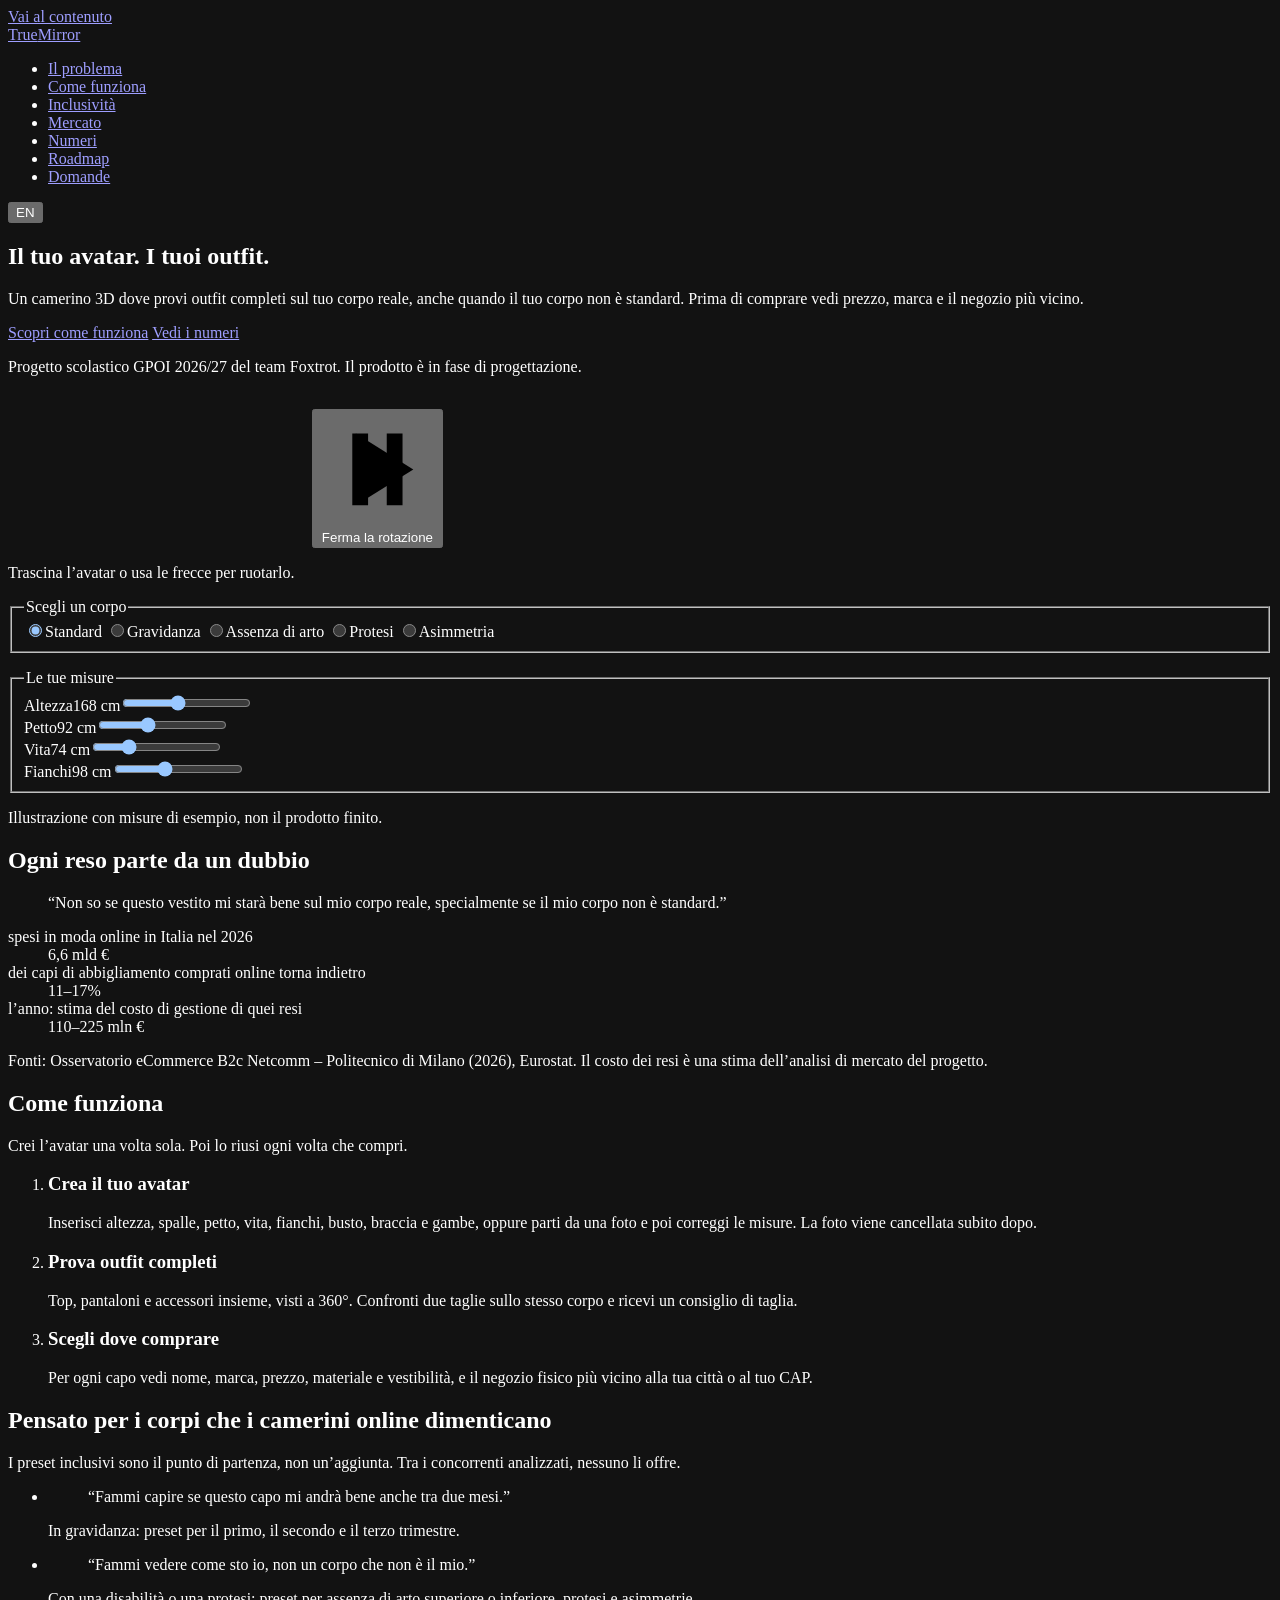
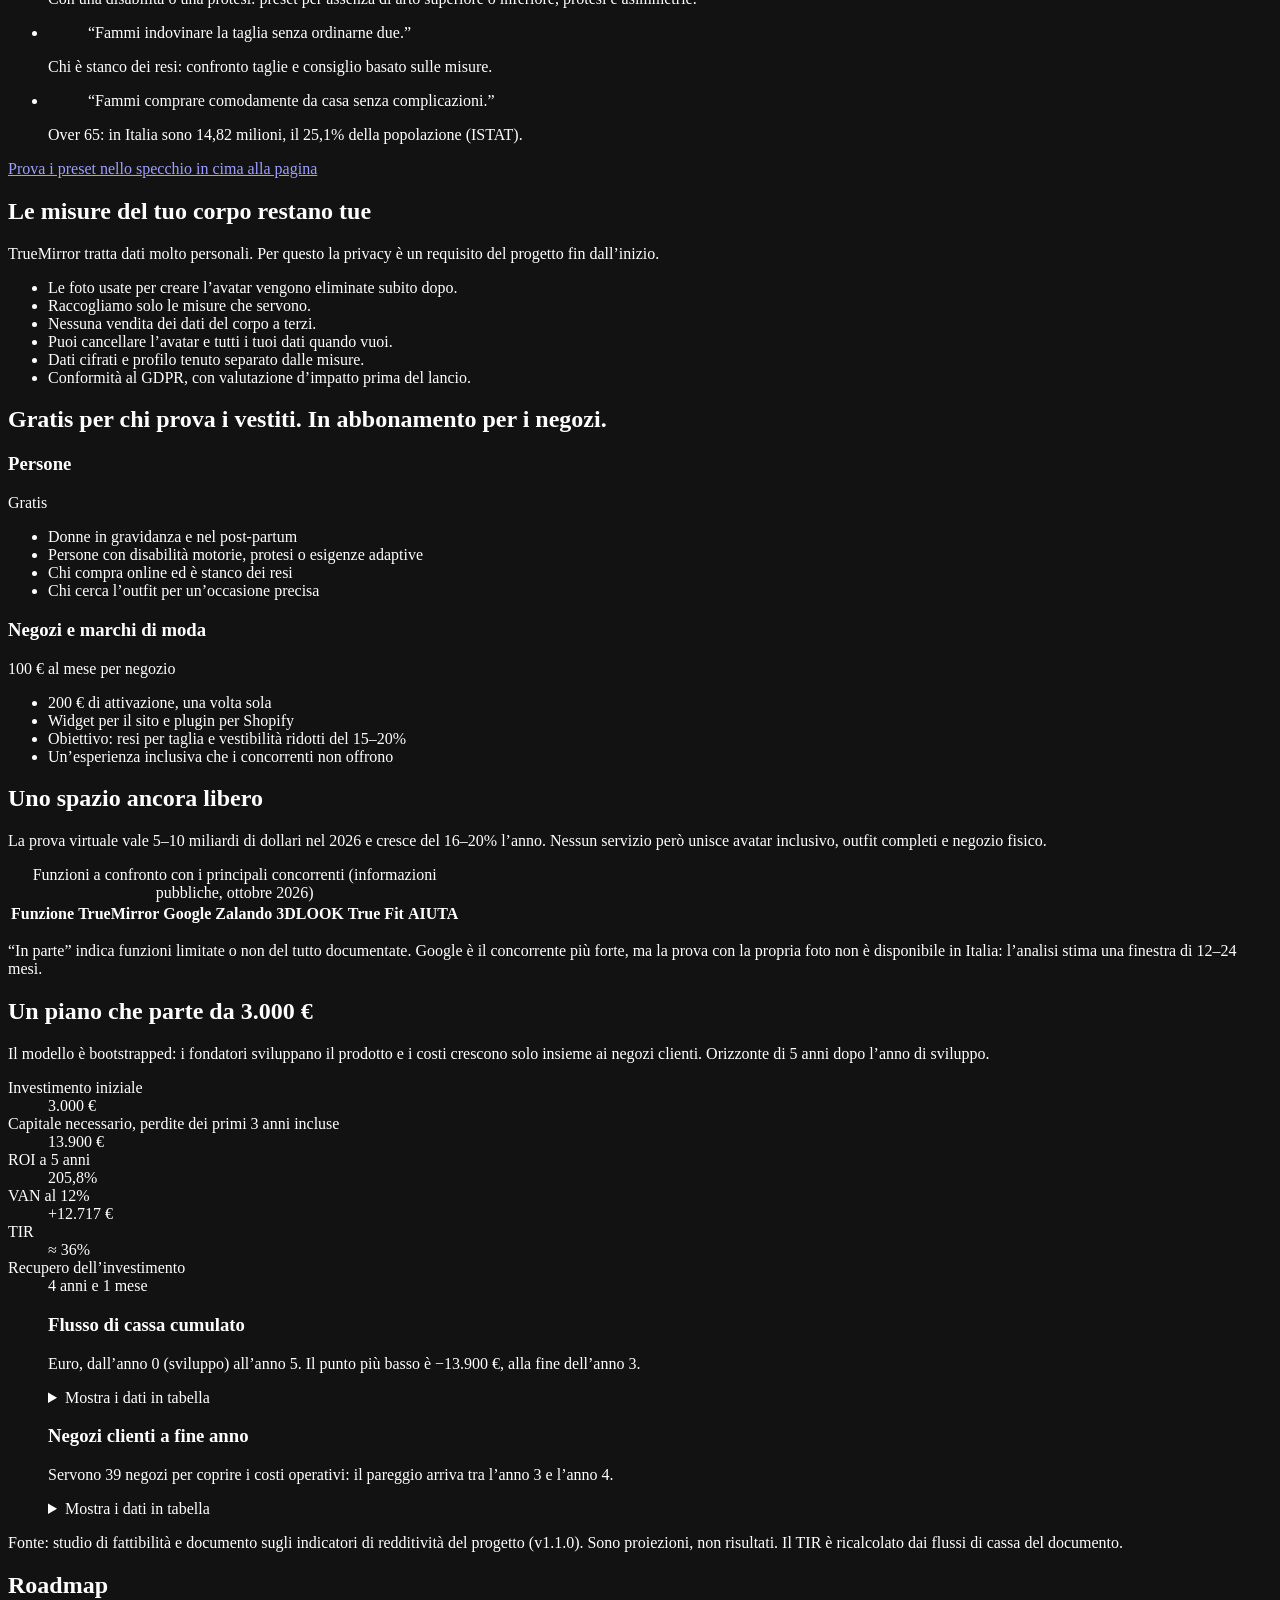
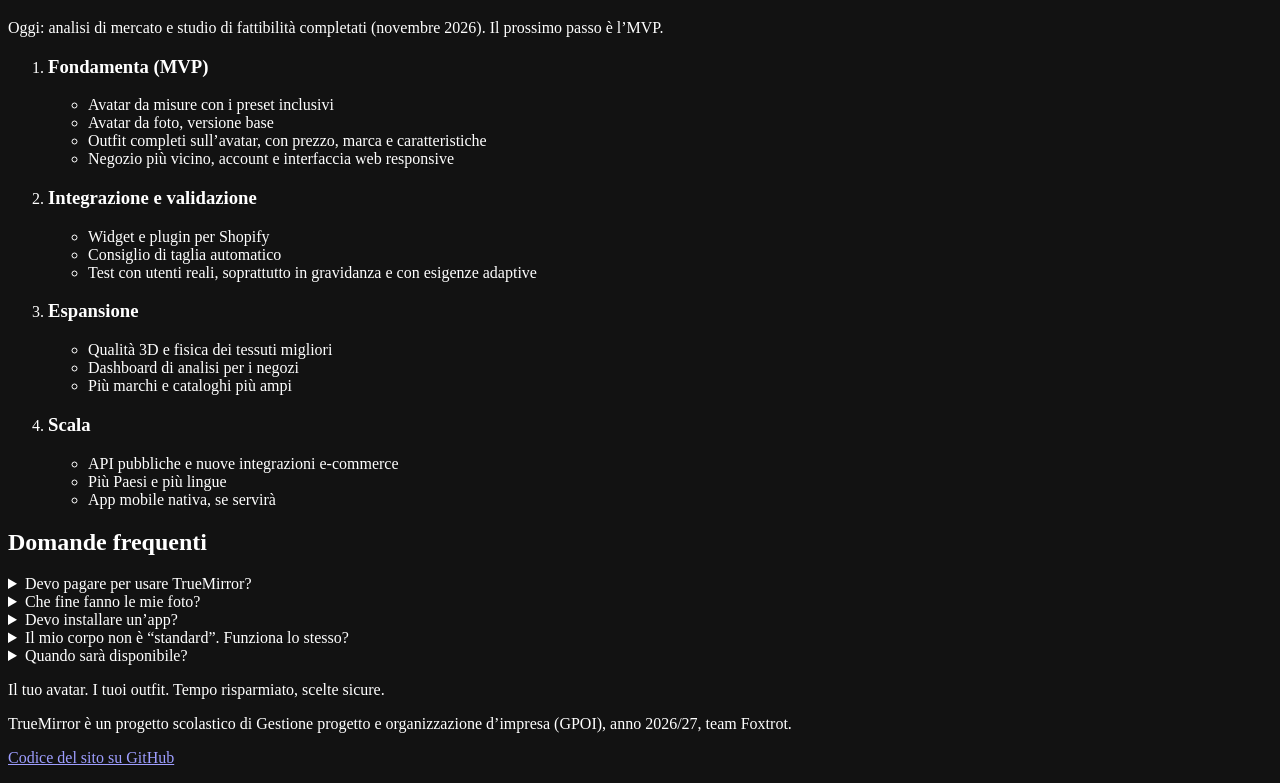
==== index.html @ a31ed819 "Add files via upload" ====
<!doctype html>
<html lang="it">
<head>
  <meta charset="utf-8">
  <meta name="viewport" content="width=device-width, initial-scale=1">
  <title>TrueMirror – Il tuo avatar. I tuoi outfit.</title>
  <meta name="description" content="TrueMirror è un camerino virtuale 3D inclusivo: crei un avatar del tuo corpo reale e provi outfit completi, con prezzo, marca e negozio più vicino. Progetto GPOI 2026/27 del team Foxtrot.">
  <link rel="canonical" href="https://peakymate.github.io/truemirror/">
  <meta name="theme-color" content="#000000">
  <meta name="color-scheme" content="dark">

  <meta property="og:type" content="website">
  <meta property="og:site_name" content="TrueMirror">
  <meta property="og:title" content="TrueMirror – Il tuo avatar. I tuoi outfit.">
  <meta property="og:description" content="Camerino virtuale 3D inclusivo per provare outfit completi sul proprio corpo reale.">
  <meta property="og:url" content="https://peakymate.github.io/truemirror/">
  <meta property="og:image" content="https://peakymate.github.io/truemirror/assets/og-image.png">
  <meta property="og:image:width" content="1200">
  <meta property="og:image:height" content="630">
  <meta property="og:image:alt" content="TrueMirror: un avatar 3D fatto di anelli di misura color menta su sfondo nero, con il motto Il tuo avatar. I tuoi outfit.">
  <meta property="og:locale" content="it_IT">
  <meta property="og:locale:alternate" content="en_GB">
  <meta name="twitter:card" content="summary_large_image">

  <link rel="icon" href="assets/favicon.svg" type="image/svg+xml">
  <link rel="apple-touch-icon" href="assets/apple-touch-icon.png">
  <link rel="preload" href="assets/fonts/dmsans-var.woff" as="font" type="font/woff" crossorigin>
  <link rel="stylesheet" href="assets/style.css">
  <script src="assets/avatar.js" defer></script>
  <script src="assets/main.js" defer></script>
</head>
<body>
  <a class="skip" href="#main" data-i18n="skip">Vai al contenuto</a>

  <header class="site-header">
    <div class="wrap header-row">
      <a class="wordmark" href="#top" aria-label="TrueMirror, torna all'inizio" data-i18n-attr="aria-label:wordmarkLabel">True<span>Mirror</span></a>
      <nav class="nav" aria-label="Sezioni" data-i18n-attr="aria-label:navLabel">
        <ul>
          <li><a href="#problema" data-i18n="navProblem">Il problema</a></li>
          <li><a href="#come" data-i18n="navHow">Come funziona</a></li>
          <li><a href="#inclusivita" data-i18n="navInclusive">Inclusività</a></li>
          <li><a href="#mercato" data-i18n="navMarket">Mercato</a></li>
          <li><a href="#numeri" data-i18n="navNumbers">Numeri</a></li>
          <li><a href="#roadmap" data-i18n="navRoadmap">Roadmap</a></li>
          <li><a href="#faq" data-i18n="navFaq">Domande</a></li>
        </ul>
      </nav>
      <div class="header-tools">
        <button class="lang" type="button" id="lang-toggle" lang="en" aria-label="Switch to English">EN</button>
      </div>
    </div>
  </header>

  <main id="main">
    <!-- HERO -->
    <section class="hero" id="top" aria-labelledby="hero-title">
      <div class="wrap hero-grid">
        <div class="hero-copy">
          <h1 id="hero-title" data-i18n="heroTitle">Il tuo avatar. I tuoi outfit.</h1>
          <p class="lead" data-i18n="heroLead">Un camerino 3D dove provi outfit completi sul tuo corpo reale, anche quando il tuo corpo non è standard. Prima di comprare vedi prezzo, marca e il negozio più vicino.</p>
          <div class="cta-row">
            <a class="btn btn-primary" href="#come" data-i18n="heroCta">Scopri come funziona</a>
            <a class="btn btn-ghost" href="#numeri" data-i18n="heroCta2">Vedi i numeri</a>
          </div>
          <p class="hero-note" data-i18n="heroNote">Progetto scolastico GPOI 2026/27 del team Foxtrot. Il prodotto è in fase di progettazione.</p>
        </div>

        <div class="stage" id="specchio">
          <div class="mirror">
            <canvas id="avatar" tabindex="0" role="img" aria-roledescription="avatar 3D" aria-label="Avatar 3D di esempio" data-i18n-attr="aria-roledescription:avatarRole"></canvas>
            <noscript><p class="noscript">Attiva JavaScript per vedere l’avatar 3D.</p></noscript>
            <button class="mirror-pause" type="button" id="avatar-pause" aria-pressed="false">
              <svg viewBox="0 0 16 16" aria-hidden="true"><path class="i-pause" d="M4.5 3h2.2v10H4.5zM9.3 3h2.2v10H9.3z"/><path class="i-play" d="M5 3l8 5-8 5z"/></svg>
              <span id="avatar-pause-label" data-i18n="pause">Ferma la rotazione</span>
            </button>
          </div>
          <div class="controls">
            <p class="hint" data-i18n="hint">Trascina l’avatar o usa le frecce per ruotarlo.</p>
            <fieldset class="presets">
              <legend data-i18n="presetLegend">Scegli un corpo</legend>
              <div class="preset-list" id="preset-list">
                <label><input type="radio" name="preset" value="standard" checked><span data-i18n="pStandard">Standard</span></label>
                <label><input type="radio" name="preset" value="gravidanza"><span data-i18n="pPregnancy">Gravidanza</span></label>
                <label><input type="radio" name="preset" value="arto"><span data-i18n="pLimb">Assenza di arto</span></label>
                <label><input type="radio" name="preset" value="protesi"><span data-i18n="pProsthesis">Protesi</span></label>
                <label><input type="radio" name="preset" value="asimmetria"><span data-i18n="pAsym">Asimmetria</span></label>
              </div>
            </fieldset>
            <p class="preset-note" id="preset-note" aria-live="polite"></p>
            <fieldset class="measures">
              <legend data-i18n="measLegend">Le tue misure</legend>
              <div class="slider"><label for="m-height" data-i18n="mHeight">Altezza</label><output id="o-height" for="m-height">168 cm</output><input type="range" id="m-height" data-key="height" min="145" max="200" step="1" value="168"></div>
              <div class="slider"><label for="m-chest" data-i18n="mChest">Petto</label><output id="o-chest" for="m-chest">92 cm</output><input type="range" id="m-chest" data-key="chest" min="70" max="130" step="1" value="92"></div>
              <div class="slider"><label for="m-waist" data-i18n="mWaist">Vita</label><output id="o-waist" for="m-waist">74 cm</output><input type="range" id="m-waist" data-key="waist" min="55" max="130" step="1" value="74"></div>
              <div class="slider"><label for="m-hips" data-i18n="mHips">Fianchi</label><output id="o-hips" for="m-hips">98 cm</output><input type="range" id="m-hips" data-key="hips" min="75" max="135" step="1" value="98"></div>
            </fieldset>
            <p class="fine" data-i18n="mirrorFine">Illustrazione con misure di esempio, non il prodotto finito.</p>
          </div>
        </div>
      </div>
    </section>

    <!-- PROBLEMA -->
    <section class="section" id="problema" aria-labelledby="problema-title">
      <div class="wrap">
        <h2 id="problema-title" data-i18n="probTitle">Ogni reso parte da un dubbio</h2>
        <blockquote class="voice voice-xl">
          <p data-i18n="probQuote">“Non so se questo vestito mi starà bene sul mio corpo reale, specialmente se il mio corpo non è standard.”</p>
        </blockquote>
        <dl class="facts">
          <div>
            <dt data-i18n="fact1Label">spesi in moda online in Italia nel 2026</dt>
            <dd data-i18n="fact1Value">6,6 mld €</dd>
          </div>
          <div>
            <dt data-i18n="fact2Label">dei capi di abbigliamento comprati online torna indietro</dt>
            <dd>11–17%</dd>
          </div>
          <div>
            <dt data-i18n="fact3Label">l’anno: stima del costo di gestione di quei resi</dt>
            <dd data-i18n="fact3Value">110–225 mln €</dd>
          </div>
        </dl>
        <p class="source" data-i18n="probSource">Fonti: Osservatorio eCommerce B2c Netcomm – Politecnico di Milano (2026), Eurostat. Il costo dei resi è una stima dell’analisi di mercato del progetto.</p>
      </div>
    </section>

    <!-- COME FUNZIONA -->
    <section class="section" id="come" aria-labelledby="come-title">
      <div class="wrap">
        <h2 id="come-title" data-i18n="howTitle">Come funziona</h2>
        <p class="section-lead" data-i18n="howLead">Crei l’avatar una volta sola. Poi lo riusi ogni volta che compri.</p>
        <ol class="steps">
          <li>
            <h3 data-i18n="step1Title">Crea il tuo avatar</h3>
            <p data-i18n="step1Text">Inserisci altezza, spalle, petto, vita, fianchi, busto, braccia e gambe, oppure parti da una foto e poi correggi le misure. La foto viene cancellata subito dopo.</p>
          </li>
          <li>
            <h3 data-i18n="step2Title">Prova outfit completi</h3>
            <p data-i18n="step2Text">Top, pantaloni e accessori insieme, visti a 360°. Confronti due taglie sullo stesso corpo e ricevi un consiglio di taglia.</p>
          </li>
          <li>
            <h3 data-i18n="step3Title">Scegli dove comprare</h3>
            <p data-i18n="step3Text">Per ogni capo vedi nome, marca, prezzo, materiale e vestibilità, e il negozio fisico più vicino alla tua città o al tuo CAP.</p>
          </li>
        </ol>
      </div>
    </section>

    <!-- INCLUSIVITÀ -->
    <section class="section" id="inclusivita" aria-labelledby="incl-title">
      <div class="wrap">
        <h2 id="incl-title" data-i18n="inclTitle">Pensato per i corpi che i camerini online dimenticano</h2>
        <p class="section-lead" data-i18n="inclLead">I preset inclusivi sono il punto di partenza, non un’aggiunta. Tra i concorrenti analizzati, nessuno li offre.</p>
        <ul class="voices">
          <li>
            <blockquote class="voice"><p data-i18n="v1Quote">“Fammi capire se questo capo mi andrà bene anche tra due mesi.”</p></blockquote>
            <p class="who" data-i18n="v1Who">In gravidanza: preset per il primo, il secondo e il terzo trimestre.</p>
          </li>
          <li>
            <blockquote class="voice"><p data-i18n="v2Quote">“Fammi vedere come sto io, non un corpo che non è il mio.”</p></blockquote>
            <p class="who" data-i18n="v2Who">Con una disabilità o una protesi: preset per assenza di arto superiore o inferiore, protesi e asimmetrie.</p>
          </li>
          <li>
            <blockquote class="voice"><p data-i18n="v3Quote">“Fammi indovinare la taglia senza ordinarne due.”</p></blockquote>
            <p class="who" data-i18n="v3Who">Chi è stanco dei resi: confronto taglie e consiglio basato sulle misure.</p>
          </li>
          <li>
            <blockquote class="voice"><p data-i18n="v4Quote">“Fammi comprare comodamente da casa senza complicazioni.”</p></blockquote>
            <p class="who" data-i18n="v4Who">Over 65: in Italia sono 14,82 milioni, il 25,1% della popolazione (ISTAT).</p>
          </li>
        </ul>
        <p><a class="text-link" href="#specchio" data-i18n="inclLink">Prova i preset nello specchio in cima alla pagina</a></p>
      </div>
    </section>

    <!-- PRIVACY -->
    <section class="section section-privacy" id="privacy" aria-labelledby="privacy-title">
      <div class="wrap privacy-grid">
        <div>
          <h2 id="privacy-title" data-i18n="privTitle">Le misure del tuo corpo restano tue</h2>
          <p class="section-lead" data-i18n="privLead">TrueMirror tratta dati molto personali. Per questo la privacy è un requisito del progetto fin dall’inizio.</p>
        </div>
        <ul class="checks">
          <li data-i18n="priv1">Le foto usate per creare l’avatar vengono eliminate subito dopo.</li>
          <li data-i18n="priv2">Raccogliamo solo le misure che servono.</li>
          <li data-i18n="priv3">Nessuna vendita dei dati del corpo a terzi.</li>
          <li data-i18n="priv4">Puoi cancellare l’avatar e tutti i tuoi dati quando vuoi.</li>
          <li data-i18n="priv5">Dati cifrati e profilo tenuto separato dalle misure.</li>
          <li data-i18n="priv6">Conformità al GDPR, con valutazione d’impatto prima del lancio.</li>
        </ul>
      </div>
    </section>

    <!-- PER CHI -->
    <section class="section" id="per-chi" aria-labelledby="perchi-title">
      <div class="wrap">
        <h2 id="perchi-title" data-i18n="whoTitle">Gratis per chi prova i vestiti. In abbonamento per i negozi.</h2>
        <div class="audiences">
          <div class="audience">
            <h3 data-i18n="b2cTitle">Persone</h3>
            <p class="price" data-i18n="b2cPrice">Gratis</p>
            <ul>
              <li data-i18n="b2c1">Donne in gravidanza e nel post-partum</li>
              <li data-i18n="b2c2">Persone con disabilità motorie, protesi o esigenze adaptive</li>
              <li data-i18n="b2c3">Chi compra online ed è stanco dei resi</li>
              <li data-i18n="b2c4">Chi cerca l’outfit per un’occasione precisa</li>
            </ul>
          </div>
          <div class="audience">
            <h3 data-i18n="b2bTitle">Negozi e marchi di moda</h3>
            <p class="price" data-i18n="b2bPrice">100 € al mese per negozio</p>
            <ul>
              <li data-i18n="b2b1">200 € di attivazione, una volta sola</li>
              <li data-i18n="b2b2">Widget per il sito e plugin per Shopify</li>
              <li data-i18n="b2b3">Obiettivo: resi per taglia e vestibilità ridotti del 15–20%</li>
              <li data-i18n="b2b4">Un’esperienza inclusiva che i concorrenti non offrono</li>
            </ul>
          </div>
        </div>
      </div>
    </section>

    <!-- MERCATO -->
    <section class="section" id="mercato" aria-labelledby="mercato-title">
      <div class="wrap">
        <h2 id="mercato-title" data-i18n="mktTitle">Uno spazio ancora libero</h2>
        <p class="section-lead" data-i18n="mktLead">La prova virtuale vale 5–10 miliardi di dollari nel 2026 e cresce del 16–20% l’anno. Nessun servizio però unisce avatar inclusivo, outfit completi e negozio fisico.</p>

        <div class="table-scroll" tabindex="0" role="region" aria-labelledby="cmp-caption">
          <table class="compare">
            <caption id="cmp-caption" data-i18n="cmpCaption">Funzioni a confronto con i principali concorrenti (informazioni pubbliche, ottobre 2026)</caption>
            <thead>
              <tr>
                <th scope="col" data-i18n="cmpFeature">Funzione</th>
                <th scope="col" class="us">TrueMirror</th>
                <th scope="col">Google</th>
                <th scope="col">Zalando</th>
                <th scope="col">3DLOOK</th>
                <th scope="col">True Fit</th>
                <th scope="col">AIUTA</th>
              </tr>
            </thead>
            <tbody id="cmp-body"></tbody>
          </table>
        </div>
        <p class="source" data-i18n="cmpNote">“In parte” indica funzioni limitate o non del tutto documentate. Google è il concorrente più forte, ma la prova con la propria foto non è disponibile in Italia: l’analisi stima una finestra di 12–24 mesi.</p>
      </div>
    </section>

    <!-- NUMERI -->
    <section class="section" id="numeri" aria-labelledby="numeri-title">
      <div class="wrap">
        <h2 id="numeri-title" data-i18n="numTitle">Un piano che parte da 3.000 €</h2>
        <p class="section-lead" data-i18n="numLead">Il modello è bootstrapped: i fondatori sviluppano il prodotto e i costi crescono solo insieme ai negozi clienti. Orizzonte di 5 anni dopo l’anno di sviluppo.</p>

        <dl class="kpis">
          <div><dt data-i18n="k1">Investimento iniziale</dt><dd id="k1v">3.000 €</dd></div>
          <div><dt data-i18n="k2">Capitale necessario, perdite dei primi 3 anni incluse</dt><dd id="k2v">13.900 €</dd></div>
          <div><dt data-i18n="k3">ROI a 5 anni</dt><dd id="k3v">205,8%</dd></div>
          <div><dt data-i18n="k4">VAN al 12%</dt><dd id="k4v">+12.717 €</dd></div>
          <div><dt data-i18n="k5">TIR</dt><dd id="k5v">≈ 36%</dd></div>
          <div><dt data-i18n="k6">Recupero dell’investimento</dt><dd data-i18n="k6v">4 anni e 1 mese</dd></div>
        </dl>

        <div class="charts">
          <figure class="chart" id="chart-cash">
            <figcaption>
              <h3 data-i18n="c1Title">Flusso di cassa cumulato</h3>
              <p data-i18n="c1Sub">Euro, dall’anno 0 (sviluppo) all’anno 5. Il punto più basso è <span class="nb">−13.900 €</span>, alla fine dell’anno 3.</p>
            </figcaption>
            <div class="chart-plot"></div>
            <details class="chart-table">
              <summary data-i18n="showTable">Mostra i dati in tabella</summary>
              <div class="chart-table-body"></div>
            </details>
          </figure>
          <figure class="chart" id="chart-shops">
            <figcaption>
              <h3 data-i18n="c2Title">Negozi clienti a fine anno</h3>
              <p data-i18n="c2Sub">Servono 39 negozi per coprire i costi operativi: il pareggio arriva tra l’anno 3 e l’anno 4.</p>
            </figcaption>
            <div class="chart-plot"></div>
            <details class="chart-table">
              <summary data-i18n="showTable">Mostra i dati in tabella</summary>
              <div class="chart-table-body"></div>
            </details>
          </figure>
        </div>
        <p class="source" data-i18n="numSource">Fonte: studio di fattibilità e documento sugli indicatori di redditività del progetto (v1.1.0). Sono proiezioni, non risultati. Il TIR è ricalcolato dai flussi di cassa del documento.</p>
      </div>
    </section>

    <!-- ROADMAP -->
    <section class="section" id="roadmap" aria-labelledby="roadmap-title">
      <div class="wrap">
        <h2 id="roadmap-title" data-i18n="rmTitle">Roadmap</h2>
        <p class="section-lead" data-i18n="rmLead">Oggi: analisi di mercato e studio di fattibilità completati (novembre 2026). Il prossimo passo è l’MVP.</p>
        <ol class="phases">
          <li class="phase is-next">
            <h3 data-i18n="ph1Title">Fondamenta (MVP)</h3>
            <ul>
              <li data-i18n="ph1a">Avatar da misure con i preset inclusivi</li>
              <li data-i18n="ph1b">Avatar da foto, versione base</li>
              <li data-i18n="ph1c">Outfit completi sull’avatar, con prezzo, marca e caratteristiche</li>
              <li data-i18n="ph1d">Negozio più vicino, account e interfaccia web responsive</li>
            </ul>
          </li>
          <li class="phase">
            <h3 data-i18n="ph2Title">Integrazione e validazione</h3>
            <ul>
              <li data-i18n="ph2a">Widget e plugin per Shopify</li>
              <li data-i18n="ph2b">Consiglio di taglia automatico</li>
              <li data-i18n="ph2c">Test con utenti reali, soprattutto in gravidanza e con esigenze adaptive</li>
            </ul>
          </li>
          <li class="phase">
            <h3 data-i18n="ph3Title">Espansione</h3>
            <ul>
              <li data-i18n="ph3a">Qualità 3D e fisica dei tessuti migliori</li>
              <li data-i18n="ph3b">Dashboard di analisi per i negozi</li>
              <li data-i18n="ph3c">Più marchi e cataloghi più ampi</li>
            </ul>
          </li>
          <li class="phase">
            <h3 data-i18n="ph4Title">Scala</h3>
            <ul>
              <li data-i18n="ph4a">API pubbliche e nuove integrazioni e-commerce</li>
              <li data-i18n="ph4b">Più Paesi e più lingue</li>
              <li data-i18n="ph4c">App mobile nativa, se servirà</li>
            </ul>
          </li>
        </ol>
      </div>
    </section>

    <!-- FAQ -->
    <section class="section" id="faq" aria-labelledby="faq-title">
      <div class="wrap faq-grid">
        <h2 id="faq-title" data-i18n="faqTitle">Domande frequenti</h2>
        <div class="faq">
          <details>
            <summary data-i18n="q1">Devo pagare per usare TrueMirror?</summary>
            <p data-i18n="a1">No. Per chi prova i vestiti è gratis. Pagano i negozi che aggiungono TrueMirror al loro sito, con un abbonamento mensile.</p>
          </details>
          <details>
            <summary data-i18n="q2">Che fine fanno le mie foto?</summary>
            <p data-i18n="a2">Servono solo a creare l’avatar e vengono cancellate subito dopo. Restano salvate solo le misure, che puoi eliminare quando vuoi.</p>
          </details>
          <details>
            <summary data-i18n="q3">Devo installare un’app?</summary>
            <p data-i18n="a3">No. TrueMirror funziona nel browser, anche dal telefono. Un’app nativa arriverà solo se servirà.</p>
          </details>
          <details>
            <summary data-i18n="q4">Il mio corpo non è “standard”. Funziona lo stesso?</summary>
            <p data-i18n="a4">È proprio il punto di partenza: preset per gravidanza, assenza di arti, protesi e asimmetrie, più tutte le misure da correggere a mano.</p>
          </details>
          <details>
            <summary data-i18n="q5">Quando sarà disponibile?</summary>
            <p data-i18n="a5">Il progetto ha completato l’analisi di mercato e lo studio di fattibilità. Il prossimo passo è il prototipo, da testare con utenti reali e con i primi negozi.</p>
          </details>
        </div>
      </div>
    </section>
  </main>

  <footer class="site-footer">
    <div class="wrap footer-row">
      <p class="footer-tagline" data-i18n="footTag">Il tuo avatar. I tuoi outfit. Tempo risparmiato, scelte sicure.</p>
      <p data-i18n="footText">TrueMirror è un progetto scolastico di Gestione progetto e organizzazione d’impresa (GPOI), anno 2026/27, team Foxtrot.</p>
      <p><a href="https://github.com/peakymate/truemirror" data-i18n="footRepo">Codice del sito su GitHub</a></p>
    </div>
  </footer>

  <div class="tooltip" id="tooltip" role="status" hidden></div>
</body>
</html>
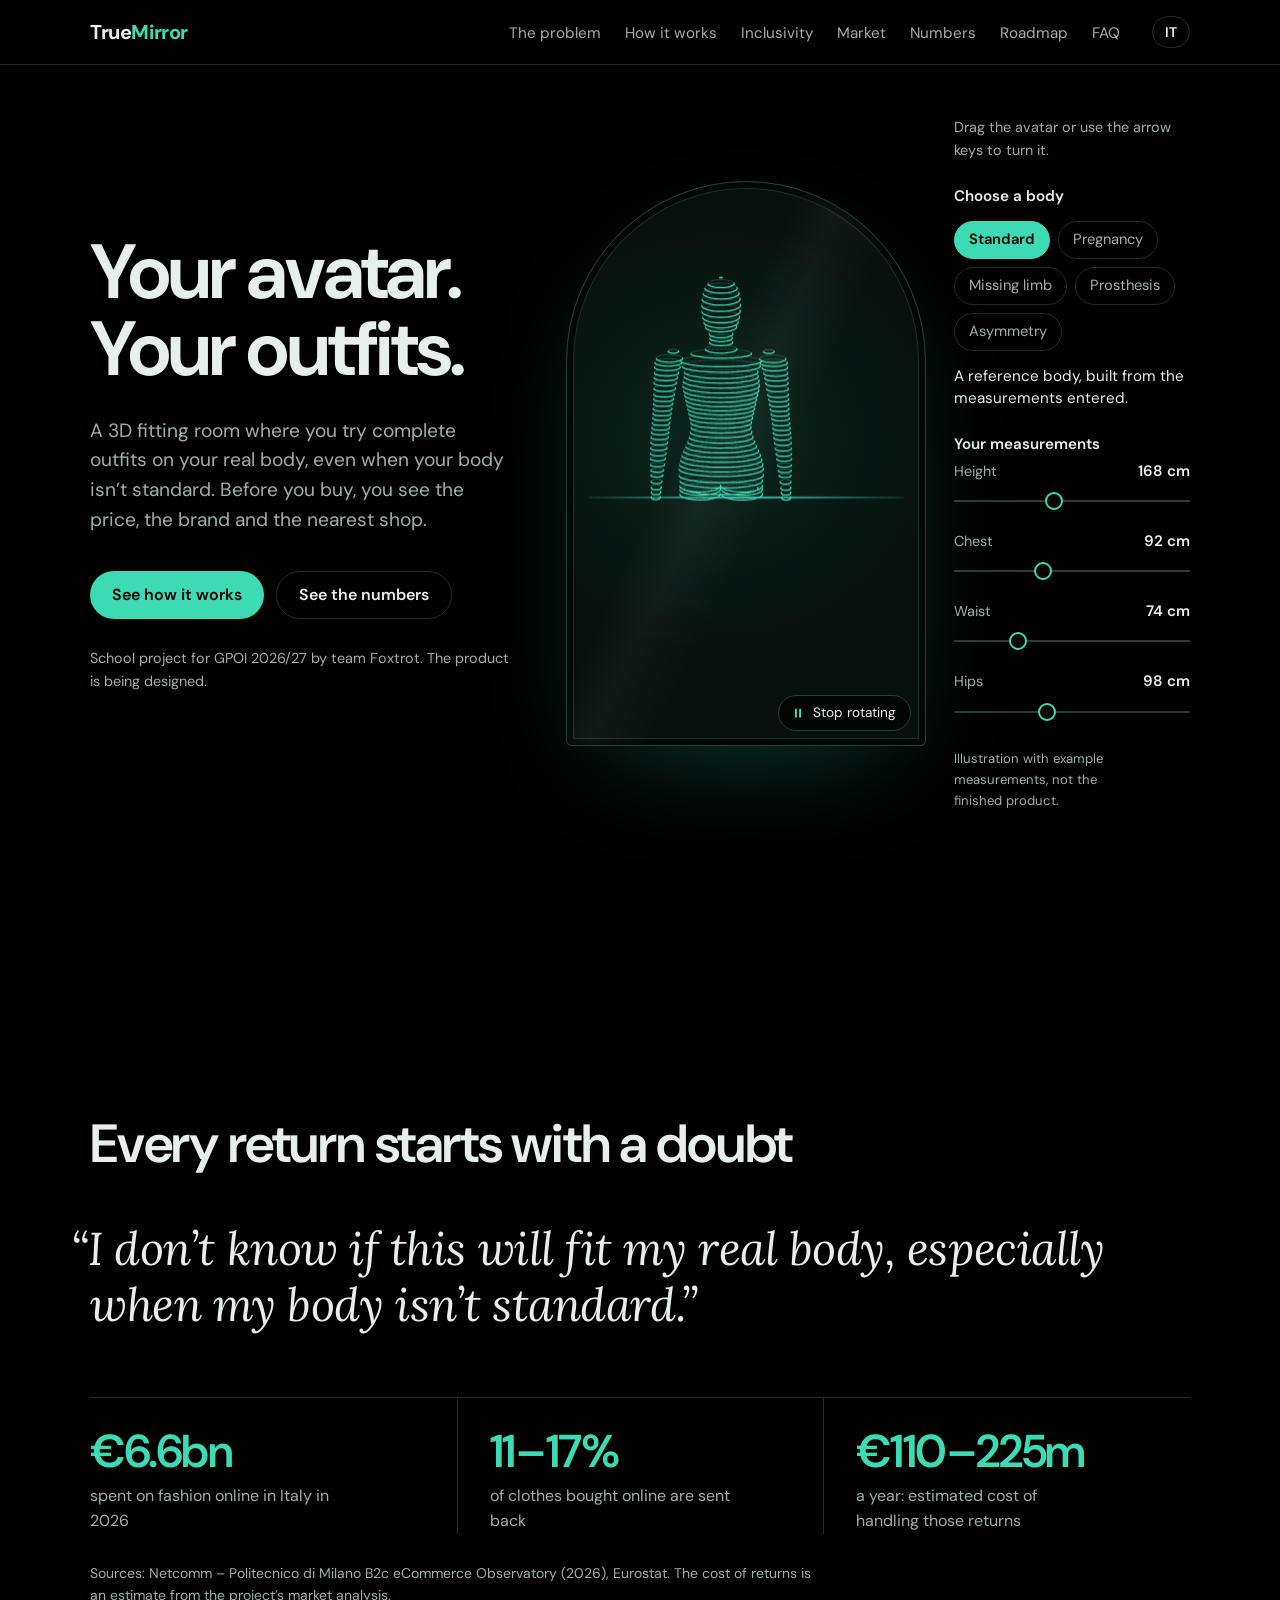
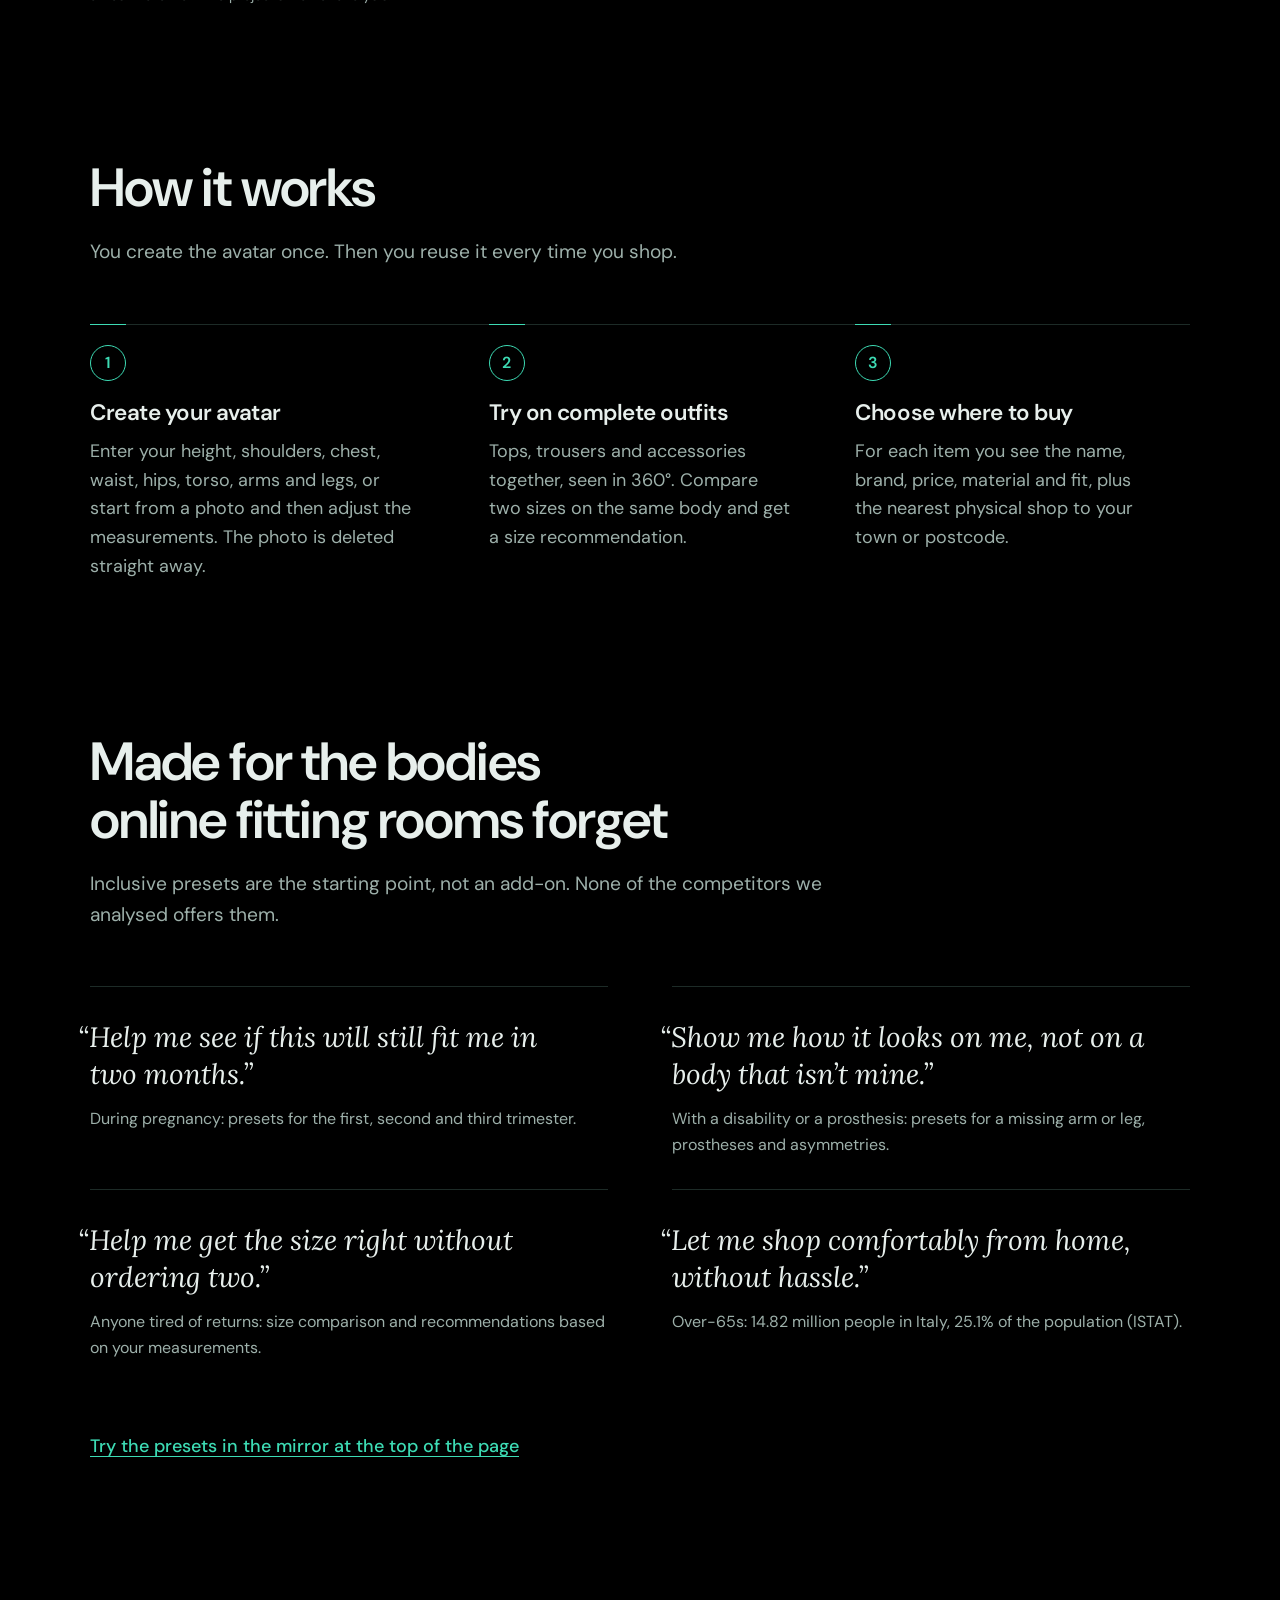
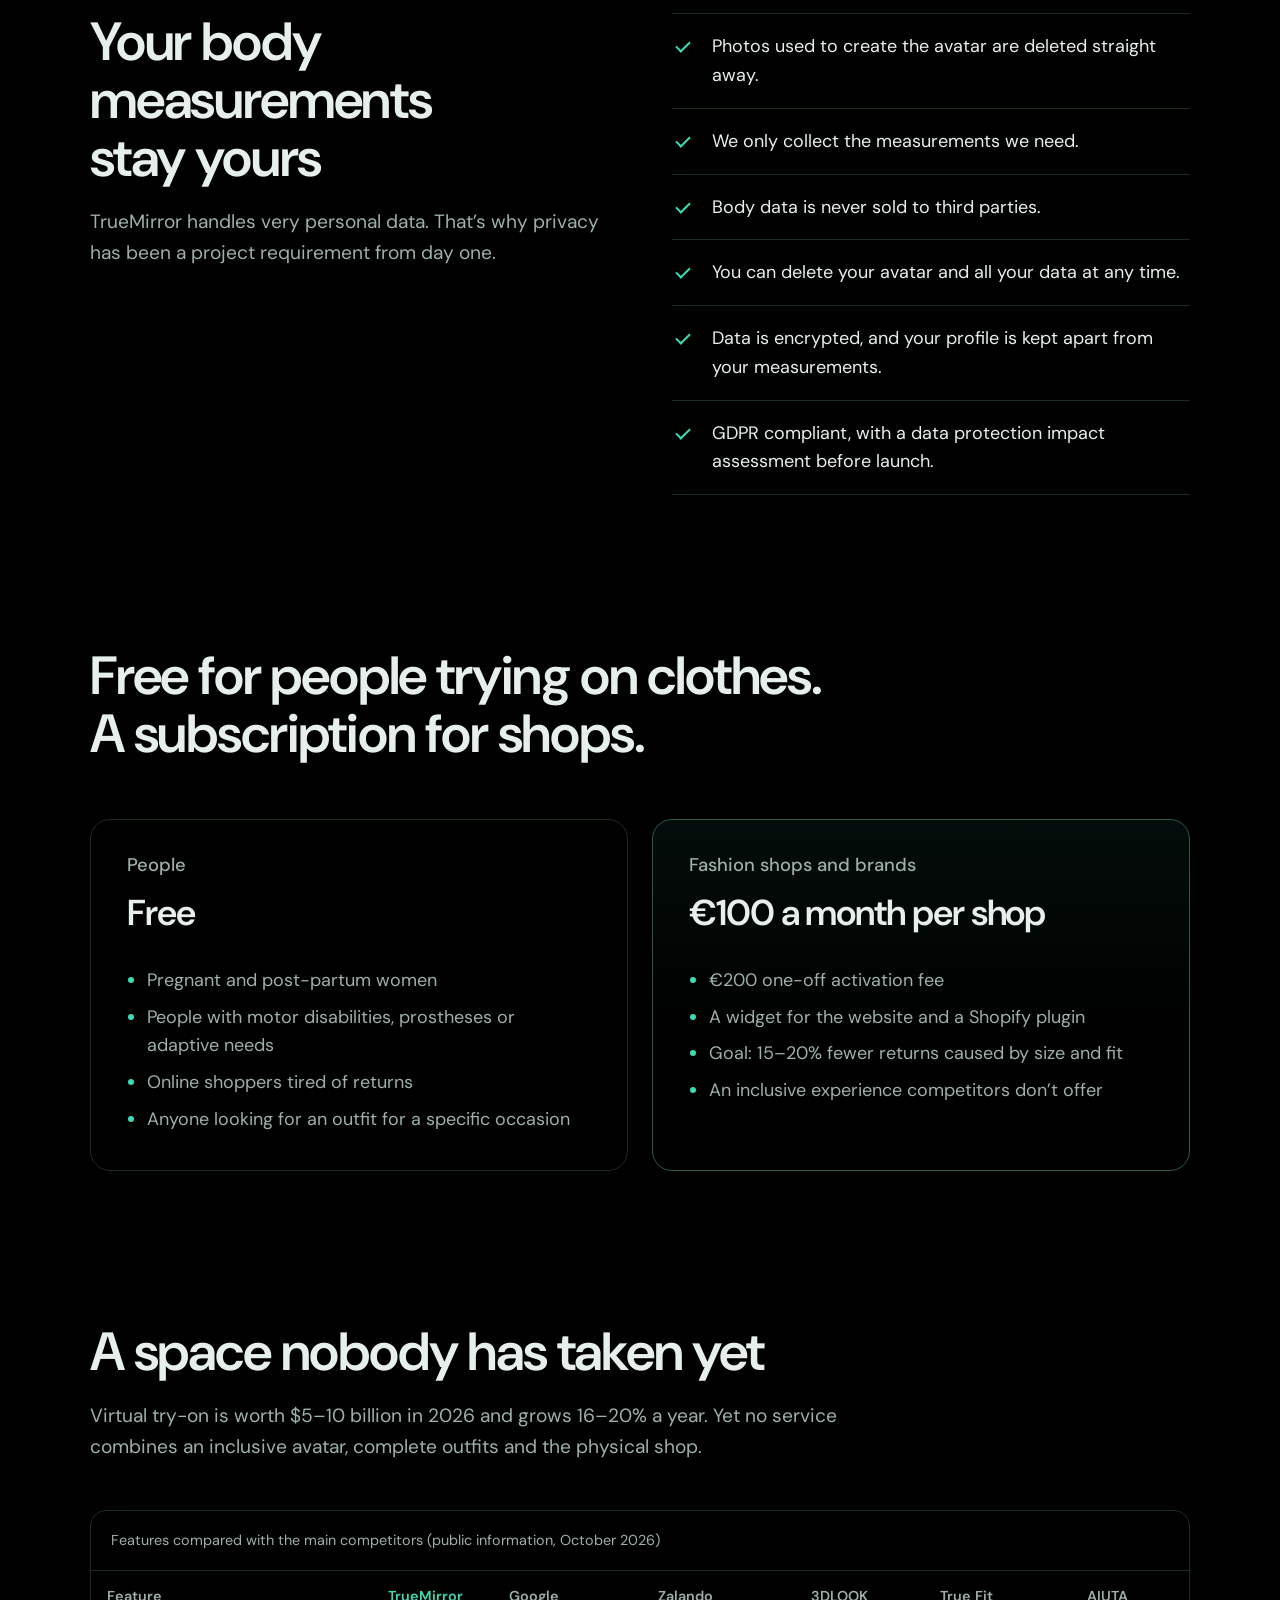
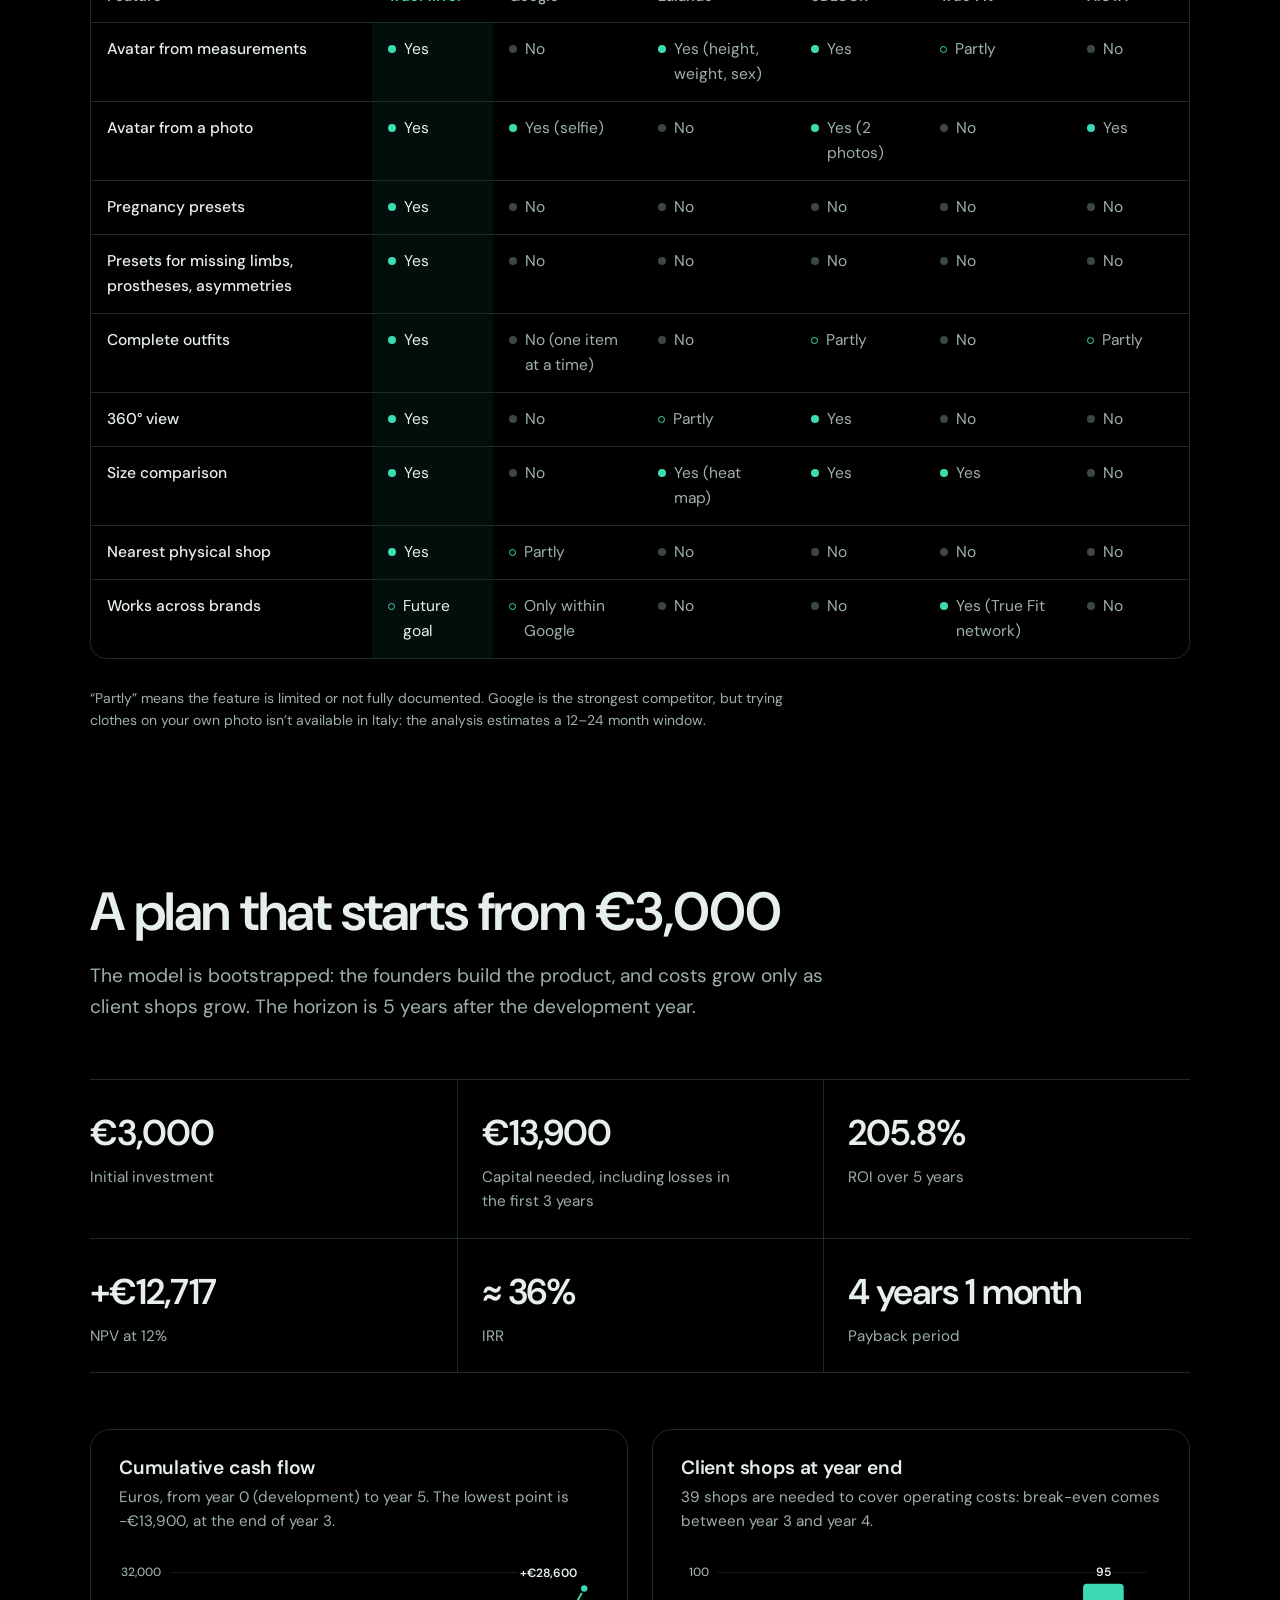
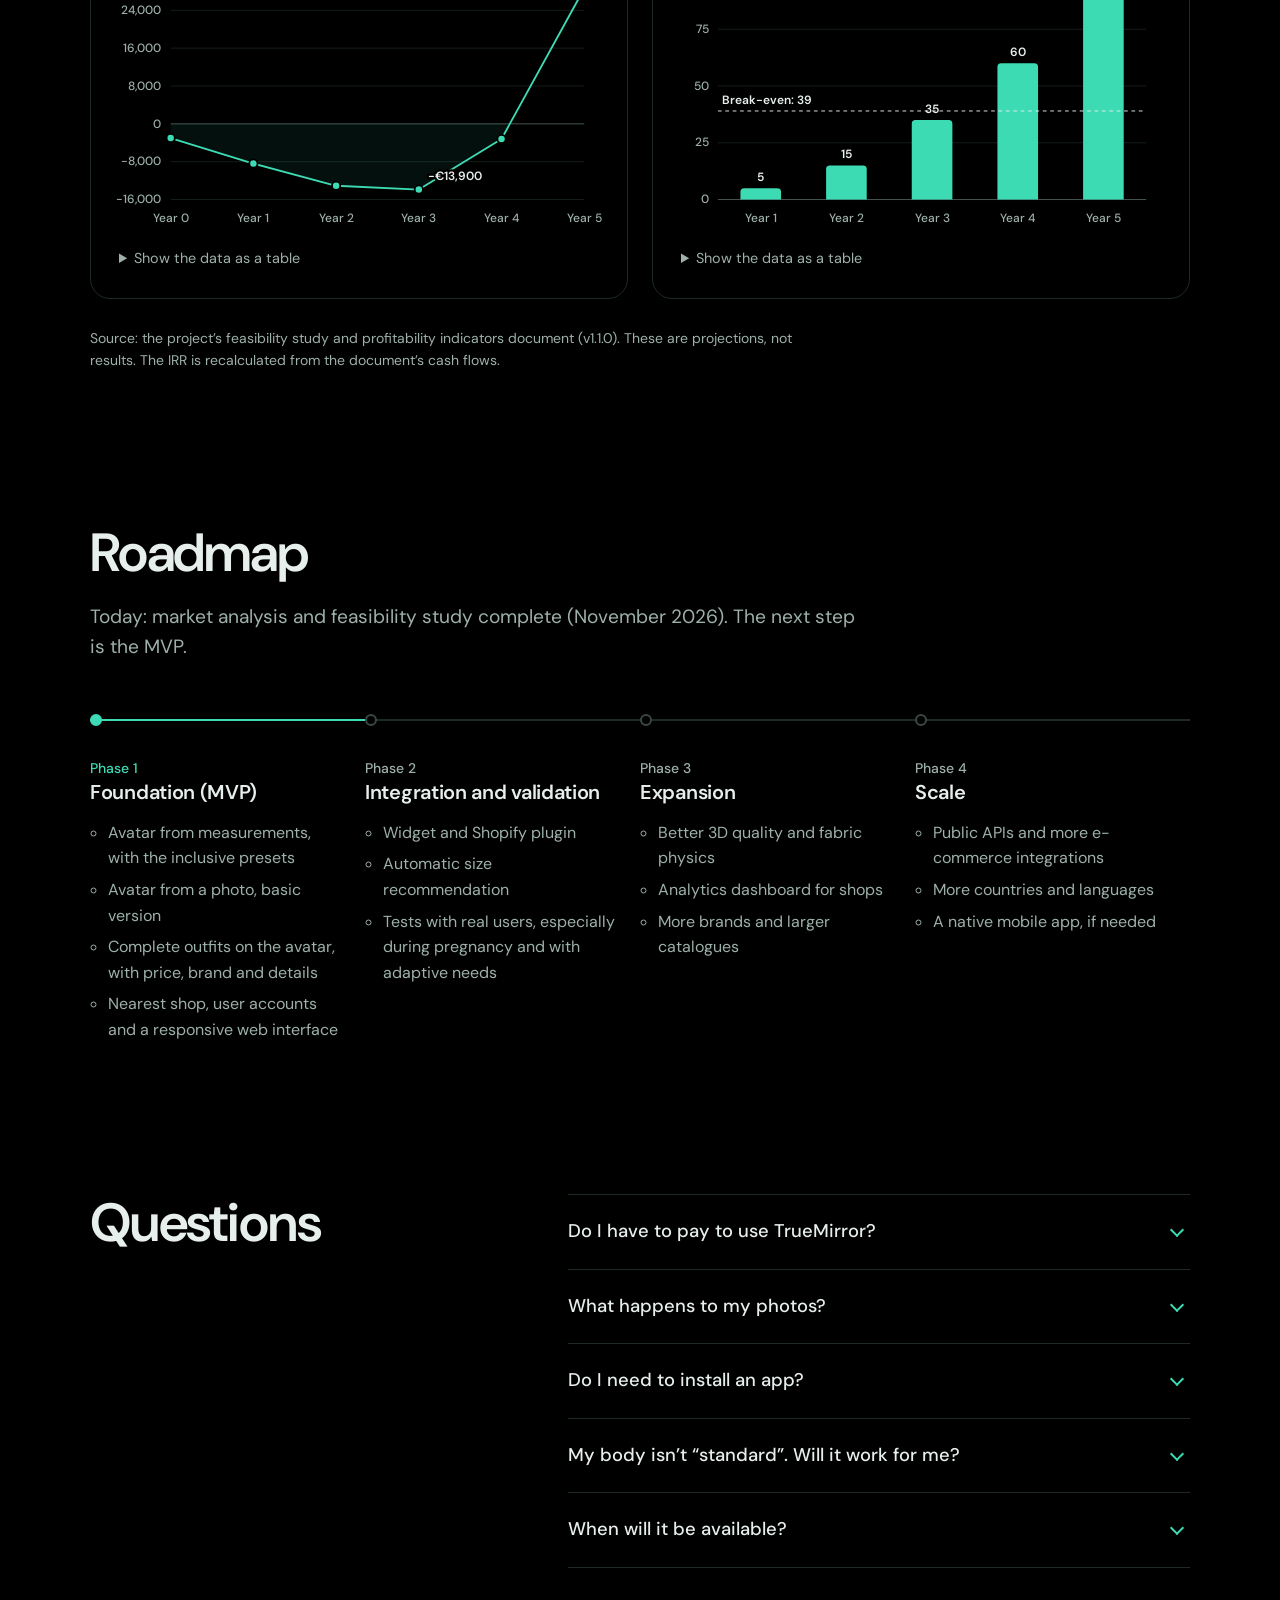
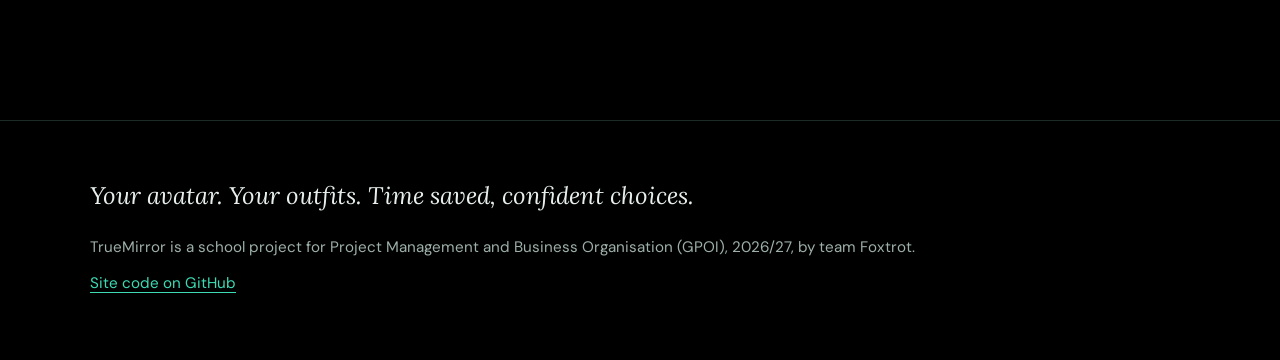
==== commit 4f5bdd45: "Add files via upload" ====
--- a/index.html
+++ b/index.html
@@ -14,7 +14,7 @@
   <meta property="og:title" content="TrueMirror – Il tuo avatar. I tuoi outfit.">
   <meta property="og:description" content="Camerino virtuale 3D inclusivo per provare outfit completi sul proprio corpo reale.">
   <meta property="og:url" content="https://peakymate.github.io/truemirror/">
-  <meta property="og:image" content="https://peakymate.github.io/truemirror/assets/og-image.png">
+  <meta property="og:image" content="https://peakymate.github.io/truemirror/og-image.png">
   <meta property="og:image:width" content="1200">
   <meta property="og:image:height" content="630">
   <meta property="og:image:alt" content="TrueMirror: un avatar 3D fatto di anelli di misura color menta su sfondo nero, con il motto Il tuo avatar. I tuoi outfit.">
@@ -22,12 +22,12 @@
   <meta property="og:locale:alternate" content="en_GB">
   <meta name="twitter:card" content="summary_large_image">
 
-  <link rel="icon" href="assets/favicon.svg" type="image/svg+xml">
-  <link rel="apple-touch-icon" href="assets/apple-touch-icon.png">
-  <link rel="preload" href="assets/fonts/dmsans-var.woff" as="font" type="font/woff" crossorigin>
-  <link rel="stylesheet" href="assets/style.css">
-  <script src="assets/avatar.js" defer></script>
-  <script src="assets/main.js" defer></script>
+  <link rel="icon" href="favicon.svg" type="image/svg+xml">
+  <link rel="apple-touch-icon" href="apple-touch-icon.png">
+  <link rel="preload" href="./dmsans-var.woff" as="font" type="font/woff" crossorigin>
+  <link rel="stylesheet" href="style.css">
+  <script src="avatar.js" defer></script>
+  <script src="main.js" defer></script>
 </head>
 <body>
   <a class="skip" href="#main" data-i18n="skip">Vai al contenuto</a>
--- a/style.css
+++ b/style.css
@@ -0,0 +1,450 @@
+/* TrueMirror – GitHub Pages
+   Fonts are self-hosted (SIL Open Font License), so the page makes no requests to third parties. */
+
+@font-face {
+  font-family: "DM Sans";
+  src: url("dmsans-var.woff") format("woff");
+  font-weight: 300 800;
+  font-style: normal;
+  font-display: swap;
+}
+@font-face {
+  font-family: "Lora";
+  src: url("lora-italic-var.woff") format("woff");
+  font-weight: 400 700;
+  font-style: italic;
+  font-display: swap;
+}
+
+:root {
+  --black: #000000;
+  --glass: #07100d;      /* inside of the mirror */
+  --rule: #1d2b27;       /* hairlines */
+  --mint: #3DDBB4;       /* brand */
+  --mint-deep: #1c6b57;  /* back side of rings, quiet marks */
+  --ink: #e7efec;        /* body text */
+  --ink-2: #9db0aa;      /* secondary text, 8.9:1 on black */
+
+  --sans: "DM Sans", system-ui, -apple-system, "Segoe UI", Roboto, sans-serif;
+  --serif: "Lora", Georgia, "Times New Roman", serif;
+
+  --wrap: 1180px;
+  --gutter: clamp(20px, 4vw, 40px);
+  --space: clamp(88px, 12vw, 152px);
+}
+
+*, *::before, *::after { box-sizing: border-box; }
+html { -webkit-text-size-adjust: 100%; scroll-behavior: smooth; scroll-padding-top: 80px; }
+@media (prefers-reduced-motion: reduce) { html { scroll-behavior: auto; } }
+
+body {
+  margin: 0;
+  background: var(--black);
+  color: var(--ink);
+  font-family: var(--sans);
+  font-size: 1.125rem;
+  line-height: 1.6;
+  font-optical-sizing: auto;
+  text-rendering: optimizeLegibility;
+}
+
+h1, h2, h3 { margin: 0; font-weight: 600; line-height: 1.08; text-wrap: balance; }
+p { margin: 0; text-wrap: pretty; }
+a { color: inherit; }
+img, svg { display: block; max-width: 100%; }
+
+:focus-visible { outline: 2px solid var(--mint); outline-offset: 3px; border-radius: 4px; }
+
+.wrap { max-width: var(--wrap); margin: 0 auto; padding: 0 var(--gutter); }
+
+.skip {
+  position: absolute; left: 12px; top: -60px; z-index: 100;
+  background: var(--mint); color: var(--black); padding: 10px 16px; border-radius: 8px;
+  font-weight: 600; text-decoration: none;
+}
+.skip:focus { top: 12px; }
+
+/* ---------- Header ---------- */
+.site-header {
+  position: sticky; top: 0; z-index: 50;
+  background: rgb(0 0 0 / .82);
+  backdrop-filter: blur(14px);
+  -webkit-backdrop-filter: blur(14px);
+  border-bottom: 1px solid var(--rule);
+}
+.header-row { display: flex; align-items: center; gap: 32px; height: 64px; }
+.wordmark {
+  font-weight: 700; font-size: 1.25rem; letter-spacing: -0.02em; text-decoration: none;
+}
+.wordmark span { color: var(--mint); }
+.nav { margin-left: auto; }
+.nav ul { display: flex; gap: 24px; list-style: none; margin: 0; padding: 0; }
+.nav a { font-size: .95rem; color: var(--ink-2); text-decoration: none; }
+.nav a:hover { color: var(--ink); }
+.header-tools { display: flex; align-items: center; gap: 16px; }
+.lang {
+  font: inherit; font-size: .875rem; font-weight: 600; color: var(--ink);
+  background: none; border: 1px solid var(--rule); border-radius: 999px;
+  padding: 4px 12px; cursor: pointer;
+}
+.lang:hover { border-color: var(--mint); }
+.repo-link { font-size: .95rem; text-decoration: none; color: var(--ink-2); }
+.repo-link:hover { color: var(--ink); }
+
+@media (max-width: 960px) {
+  .nav { display: none; }
+  .header-tools { margin-left: auto; }
+}
+
+/* ---------- Buttons ---------- */
+.btn {
+  display: inline-flex; align-items: center; justify-content: center;
+  min-height: 48px; padding: 0 22px; border-radius: 999px;
+  font-weight: 600; font-size: 1rem; text-decoration: none;
+  transition: background-color .15s, border-color .15s, color .15s;
+}
+.btn-primary { background: var(--mint); color: var(--black); }   /* black on mint: 12:1 */
+.btn-primary:hover { background: #63e5c5; }
+.btn-ghost { border: 1px solid var(--rule); color: var(--ink); }
+.btn-ghost:hover { border-color: var(--mint); }
+
+/* ---------- Hero ---------- */
+.hero { padding: clamp(32px, 4vw, 56px) 0 var(--space); }
+.hero-grid {
+  display: grid; grid-template-columns: minmax(0, .85fr) minmax(0, 1.25fr);
+  gap: clamp(32px, 4vw, 64px); align-items: center;
+}
+.hero h1 {
+  font-size: clamp(3rem, 6vw, 5.25rem);
+  letter-spacing: -0.03em;
+  line-height: 1;
+  font-weight: 650;
+  max-width: 9ch;
+}
+.lead {
+  margin-top: 28px; max-width: 30em;
+  font-size: clamp(1.125rem, 1.5vw, 1.25rem); color: var(--ink-2); line-height: 1.55;
+}
+.cta-row { display: flex; flex-wrap: wrap; gap: 12px; margin-top: 36px; }
+.hero-note { margin-top: 28px; font-size: .9rem; color: var(--ink-2); max-width: 32em; }
+
+/* The stage: mirror + controls */
+.stage { display: grid; grid-template-columns: minmax(0, 1fr) 236px; gap: 28px; align-items: center; }
+.mirror {
+  position: relative;
+  aspect-ratio: 3 / 4.7;
+  border-radius: 999px 999px 28px 28px;
+  background:
+    radial-gradient(90% 55% at 42% 45%, rgb(61 219 180 / .11), transparent 70%),
+    var(--glass);
+  border: 1px solid #23413a;
+  box-shadow: inset 0 0 0 6px #030806, inset 0 0 0 7px #17302a, 0 40px 120px -40px rgb(61 219 180 / .28);
+  overflow: hidden;
+}
+.mirror::after { /* glass reflection */
+  content: ""; position: absolute; inset: 0; pointer-events: none;
+  background: linear-gradient(115deg, transparent 38%, rgb(255 255 255 / .04) 46%, transparent 56%);
+}
+.mirror canvas {
+  position: absolute; inset: 0; width: 100%; height: 100%;
+  cursor: grab; touch-action: pan-y; outline: none;
+}
+.mirror canvas.is-dragging { cursor: grabbing; }
+.mirror canvas:focus-visible { box-shadow: inset 0 0 0 2px var(--mint); border-radius: inherit; }
+.mirror:has(canvas:focus-visible) { border-color: var(--mint); }
+.noscript { position: absolute; inset: auto 24px 40px; color: var(--ink-2); font-size: .95rem; }
+.mirror-pause {
+  position: absolute; z-index: 2; right: 14px; bottom: 14px;
+  display: inline-flex; align-items: center; gap: 8px; min-height: 36px; padding: 0 14px 0 12px;
+  font: inherit; font-size: .85rem; color: var(--ink); white-space: nowrap;
+  background: rgb(0 0 0 / .55); border: 1px solid #2a3c37; border-radius: 999px; cursor: pointer;
+  backdrop-filter: blur(8px); -webkit-backdrop-filter: blur(8px);
+}
+.mirror-pause:hover { border-color: var(--mint); }
+.mirror-pause svg { width: 14px; height: 14px; fill: var(--mint); }
+.mirror-pause .i-play { display: none; }
+.mirror-pause.is-paused .i-play { display: inline; }
+.mirror-pause.is-paused .i-pause { display: none; }
+
+.controls { display: grid; gap: 22px; align-content: start; }
+.hint { font-size: .9rem; color: var(--ink-2); }
+.presets, .measures { border: 0; margin: 0; padding: 0; min-width: 0; }
+.presets legend, .measures legend { padding: 0; font-size: .95rem; font-weight: 600; margin-bottom: 12px; }
+.preset-list { display: flex; flex-wrap: wrap; gap: 8px; }
+.preset-list label { position: relative; cursor: pointer; }
+.preset-list input { position: absolute; opacity: 0; inset: 0; margin: 0; cursor: pointer; }
+.preset-list span {
+  display: inline-flex; align-items: center; min-height: 38px; padding: 0 14px;
+  border: 1px solid var(--rule); border-radius: 999px; font-size: .92rem; color: var(--ink-2);
+  transition: border-color .15s, color .15s, background-color .15s;
+}
+.preset-list label:hover span { border-color: var(--mint-deep); color: var(--ink); }
+.preset-list input:checked + span { background: var(--mint); border-color: var(--mint); color: var(--black); font-weight: 600; }
+.preset-list input:focus-visible + span { outline: 2px solid var(--mint); outline-offset: 3px; }
+.preset-note { font-size: .95rem; color: var(--ink); line-height: 1.5; margin-top: -8px; }
+
+.measures { display: grid; gap: 14px; }
+.measures legend { margin-bottom: 2px; }
+.slider { display: grid; grid-template-columns: 1fr auto; row-gap: 4px; align-items: baseline; }
+.slider label { font-size: .9rem; color: var(--ink-2); }
+.slider output { font-size: .95rem; font-weight: 600; font-variant-numeric: tabular-nums; }
+.slider input[type=range] {
+  grid-column: 1 / -1; width: 100%; margin: 0; height: 28px; background: transparent; cursor: pointer;
+  -webkit-appearance: none; appearance: none;
+}
+.slider input[type=range]::-webkit-slider-runnable-track { height: 2px; background: #2a3c37; border-radius: 2px; }
+.slider input[type=range]::-moz-range-track { height: 2px; background: #2a3c37; border-radius: 2px; }
+.slider input[type=range]::-moz-range-progress { height: 2px; background: var(--mint); }
+.slider input[type=range]::-webkit-slider-thumb {
+  -webkit-appearance: none; width: 18px; height: 18px; margin-top: -8px; border-radius: 50%;
+  background: var(--black); border: 2px solid var(--mint);
+}
+.slider input[type=range]::-moz-range-thumb { width: 14px; height: 14px; border-radius: 50%; background: var(--black); border: 2px solid var(--mint); }
+.slider input[type=range]:focus-visible { outline: none; }
+.slider input[type=range]:focus-visible::-webkit-slider-thumb { box-shadow: 0 0 0 4px rgb(61 219 180 / .35); }
+.slider input[type=range]:focus-visible::-moz-range-thumb { box-shadow: 0 0 0 4px rgb(61 219 180 / .35); }
+.fine { font-size: .82rem; color: var(--ink-2); }
+
+@media (max-width: 1120px) {
+  .hero-grid { grid-template-columns: 1fr; }
+  .hero h1 { max-width: 14ch; }
+  .stage { grid-template-columns: minmax(0, 380px) minmax(0, 300px); justify-content: start; }
+}
+@media (max-width: 680px) {
+  .hero h1 { max-width: 9ch; }
+  .stage { grid-template-columns: 1fr; max-width: 420px; }
+}
+
+/* ---------- Sections ---------- */
+.section { padding: var(--space) 0 0; }
+.section h2 {
+  font-size: clamp(2.1rem, 4.2vw, 3.4rem);
+  letter-spacing: -0.022em;
+  max-width: 20ch;
+}
+.section-lead { margin-top: 20px; max-width: 40em; color: var(--ink-2); font-size: 1.2rem; }
+.source { margin-top: 28px; max-width: 52em; font-size: .875rem; color: var(--ink-2); }
+.nb { white-space: nowrap; }
+/* FAQ */
+.faq-grid { display: grid; grid-template-columns: minmax(0, .8fr) minmax(0, 1.2fr); gap: 64px; align-items: start; }
+.faq details { border-top: 1px solid var(--rule); }
+.faq details:last-child { border-bottom: 1px solid var(--rule); }
+.faq summary {
+  list-style: none; cursor: pointer; padding: 22px 40px 22px 0; position: relative;
+  font-size: 1.15rem; font-weight: 500;
+}
+.faq summary::-webkit-details-marker { display: none; }
+.faq summary::after {
+  content: ""; position: absolute; right: 8px; top: 30px; width: 10px; height: 10px;
+  border-right: 2px solid var(--mint); border-bottom: 2px solid var(--mint); transform: rotate(45deg);
+  transition: transform .2s;
+}
+.faq details[open] summary::after { transform: rotate(-135deg); top: 34px; }
+.faq summary:hover { color: var(--mint); }
+.faq details p { padding: 0 40px 24px 0; color: var(--ink-2); max-width: 38em; }
+@media (prefers-reduced-motion: reduce) { .faq summary::after { transition: none; } }
+@media (max-width: 860px) { .faq-grid { grid-template-columns: 1fr; gap: 24px; } }
+
+.text-link { color: var(--mint); text-underline-offset: 4px; font-weight: 500; }
+
+/* Voices: the only place the serif appears – it marks words of real people */
+.voice { margin: 0; font-family: var(--serif); font-style: italic; font-weight: 400; color: var(--ink); }
+.voice-xl {
+  margin-top: 48px; max-width: 24em;
+  font-size: clamp(1.75rem, 3.6vw, 2.9rem); line-height: 1.22; letter-spacing: -0.01em;
+}
+.voice-xl p { text-indent: -0.42em; }
+
+.facts {
+  margin: 64px 0 0; display: grid; grid-template-columns: repeat(3, minmax(0, 1fr));
+  border-top: 1px solid var(--rule);
+}
+.facts > div { padding: 28px 32px 0 0; display: flex; flex-direction: column-reverse; justify-content: flex-end; gap: 6px; }
+.facts > div + div { padding-left: 32px; border-left: 1px solid var(--rule); }
+.facts dd {
+  margin: 0; font-size: clamp(2rem, 3.6vw, 3rem); font-weight: 600; letter-spacing: -0.03em;
+  color: var(--mint); font-variant-numeric: tabular-nums; line-height: 1.1;
+}
+.facts dt { color: var(--ink-2); font-size: 1rem; max-width: 22ch; }
+@media (max-width: 760px) {
+  .facts { grid-template-columns: 1fr; }
+  .facts > div, .facts > div + div { padding: 24px 0; border-left: 0; border-bottom: 1px solid var(--rule); }
+}
+
+/* Steps: a real sequence, so it is numbered */
+.steps {
+  list-style: none; margin: 56px 0 0; padding: 0; counter-reset: step;
+  display: grid; grid-template-columns: repeat(3, minmax(0, 1fr)); gap: 0;
+}
+.steps li { counter-increment: step; position: relative; padding: 76px 32px 0 0; border-top: 1px solid var(--rule); }
+.steps li + li { padding-left: 32px; }
+.steps li::before {
+  content: counter(step); position: absolute; top: 20px;
+  width: 36px; height: 36px; border-radius: 50%; border: 1px solid var(--mint);
+  display: grid; place-items: center; color: var(--mint); font-weight: 600; font-size: 1rem;
+}
+.steps li::after { /* progress line along the top */
+  content: ""; position: absolute; top: -1px; left: 0; height: 1px; width: 36px; background: var(--mint);
+}
+.steps li + li::after { left: 32px; }
+.steps h3 { font-size: 1.4rem; letter-spacing: -0.02em; }
+.steps p { margin-top: 12px; color: var(--ink-2); }
+@media (max-width: 860px) {
+  .steps { grid-template-columns: 1fr; }
+  .steps li, .steps li + li { padding: 72px 0 32px; }
+  .steps li + li::after { left: 0; }
+}
+
+/* Voices grid */
+.voices {
+  list-style: none; margin: 56px 0 40px; padding: 0;
+  display: grid; grid-template-columns: repeat(2, minmax(0, 1fr)); column-gap: 64px;
+}
+.voices li { padding: 32px 0; border-top: 1px solid var(--rule); }
+.voices .voice { font-size: clamp(1.35rem, 2.2vw, 1.75rem); line-height: 1.3; max-width: 22em; }
+.voices .voice p { text-indent: -0.42em; }
+.voices .who { margin-top: 14px; color: var(--ink-2); font-size: 1rem; max-width: 34em; }
+@media (max-width: 760px) { .voices { grid-template-columns: 1fr; } }
+
+/* Privacy */
+.privacy-grid { display: grid; grid-template-columns: minmax(0, 1fr) minmax(0, 1fr); gap: 64px; align-items: start; }
+.checks { list-style: none; margin: 0; padding: 0; }
+.checks li {
+  position: relative; padding: 18px 0 18px 40px; border-top: 1px solid var(--rule);
+}
+.checks li:last-child { border-bottom: 1px solid var(--rule); }
+.checks li::before {
+  content: ""; position: absolute; left: 4px; top: 27px; width: 14px; height: 8px;
+  border-left: 2px solid var(--mint); border-bottom: 2px solid var(--mint); transform: rotate(-45deg);
+}
+@media (max-width: 860px) { .privacy-grid { grid-template-columns: 1fr; gap: 32px; } }
+
+/* Audiences */
+.audiences { margin-top: 56px; display: grid; grid-template-columns: repeat(2, minmax(0, 1fr)); gap: 24px; }
+.audience { padding: 36px; border: 1px solid var(--rule); border-radius: 20px; }
+.audience:last-child { border-color: #2a5a4e; background: linear-gradient(180deg, rgb(61 219 180 / .06), transparent 60%); }
+.audience h3 { font-size: 1.15rem; color: var(--ink-2); font-weight: 500; }
+.audience .price { margin-top: 8px; font-size: clamp(1.75rem, 3vw, 2.25rem); font-weight: 600; letter-spacing: -0.03em; }
+.audience ul { margin: 24px 0 0; padding: 0 0 0 1.1em; color: var(--ink-2); }
+.audience li + li { margin-top: 8px; }
+.audience li::marker { color: var(--mint); }
+@media (max-width: 760px) { .audiences { grid-template-columns: 1fr; } .audience { padding: 28px; } }
+
+/* Comparison table */
+.table-scroll { margin-top: 48px; overflow-x: auto; border: 1px solid var(--rule); border-radius: 16px; }
+.compare { width: 100%; min-width: 760px; border-collapse: collapse; font-size: .975rem; }
+.compare caption { text-align: left; padding: 18px 20px; color: var(--ink-2); font-size: .9rem; border-bottom: 1px solid var(--rule); }
+.compare th, .compare td { padding: 14px 16px; text-align: left; border-bottom: 1px solid var(--rule); vertical-align: top; }
+.compare tbody tr:last-child th, .compare tbody tr:last-child td { border-bottom: 0; }
+.compare thead th { font-size: .9rem; font-weight: 600; color: var(--ink-2); white-space: nowrap; }
+.compare thead th.us { color: var(--mint); }
+.compare tbody th { font-weight: 500; color: var(--ink); min-width: 220px; }
+.compare td { min-width: 118px; }
+@media (max-width: 760px) {
+  .compare thead th:first-child, .compare tbody th { position: sticky; left: 0; z-index: 1; background: var(--black); min-width: 150px; box-shadow: 1px 0 0 var(--rule); }
+}
+.compare td { color: var(--ink-2); }
+.compare td.us { background: rgb(61 219 180 / .06); color: var(--ink); }
+.compare .v { display: inline-flex; align-items: baseline; gap: 8px; }
+.compare .v::before { content: ""; flex: none; width: 8px; height: 8px; border-radius: 50%; transform: translateY(-1px); }
+.compare .v-yes::before { background: var(--mint); }
+.compare .v-part::before { border: 1.5px solid var(--mint); width: 7px; height: 7px; }
+.compare .v-no::before { background: #3a4744; }
+
+/* KPIs */
+.kpis {
+  margin: 56px 0 0; display: grid; grid-template-columns: repeat(3, minmax(0, 1fr));
+  border-top: 1px solid var(--rule);
+}
+.kpis > div { padding: 24px 24px 24px 0; border-bottom: 1px solid var(--rule); display: flex; flex-direction: column-reverse; justify-content: flex-end; gap: 4px; }
+.kpis > div:not(:nth-child(3n+1)) { padding-left: 24px; border-left: 1px solid var(--rule); }
+.kpis dd { margin: 0; font-size: clamp(1.6rem, 2.8vw, 2.25rem); font-weight: 600; letter-spacing: -0.03em; font-variant-numeric: tabular-nums; }
+.kpis dt { color: var(--ink-2); font-size: .95rem; max-width: 26ch; }
+@media (max-width: 760px) {
+  .kpis { grid-template-columns: repeat(2, minmax(0, 1fr)); }
+  .kpis > div, .kpis > div:not(:nth-child(3n+1)) { padding: 20px 16px 20px 0; border-left: 0; }
+  .kpis > div:nth-child(2n) { padding-left: 16px; border-left: 1px solid var(--rule); }
+}
+
+/* Charts */
+.charts { margin-top: 56px; display: grid; grid-template-columns: repeat(2, minmax(0, 1fr)); gap: 24px; }
+.chart { margin: 0; padding: 28px; border: 1px solid var(--rule); border-radius: 20px; min-width: 0; }
+.chart h3 { font-size: 1.2rem; letter-spacing: -0.01em; }
+.chart figcaption p { margin-top: 6px; color: var(--ink-2); font-size: .95rem; }
+.chart-plot { margin-top: 20px; position: relative; }
+.chart-plot svg { width: 100%; height: auto; overflow: visible; }
+.chart .grid { stroke: #16211e; stroke-width: 1; }
+.chart .zero { stroke: #4b5c57; stroke-width: 1; }
+.chart .axis-label { fill: var(--ink-2); font: 500 13px var(--sans); font-variant-numeric: tabular-nums; }
+.chart .line { fill: none; stroke: var(--mint); stroke-width: 2; stroke-linejoin: round; stroke-linecap: round; }
+.chart .area-neg { fill: rgb(61 219 180 / .07); }
+.chart .dot { fill: var(--mint); stroke: var(--black); stroke-width: 2; }
+.chart .bar { fill: var(--mint); }
+.chart .bar.below { fill: var(--mint-deep); }
+.chart .ref { stroke: var(--ink); stroke-width: 1; stroke-dasharray: 4 4; }
+.chart .ref-label { fill: var(--ink); font: 600 13px var(--sans); paint-order: stroke; stroke: #000; stroke-width: 5px; }
+.chart .value-label { fill: var(--ink); font: 600 13px var(--sans); font-variant-numeric: tabular-nums; paint-order: stroke; stroke: #000; stroke-width: 5px; stroke-linejoin: round; }
+.chart .hit { fill: transparent; cursor: default; }
+.chart .hover-guide { stroke: var(--ink-2); stroke-width: 1; }
+.chart-table { margin-top: 16px; font-size: .9rem; color: var(--ink-2); }
+.chart-table summary { cursor: pointer; width: fit-content; }
+.chart-table summary:hover { color: var(--ink); }
+.chart-table table { margin-top: 12px; border-collapse: collapse; width: 100%; font-variant-numeric: tabular-nums; }
+.chart-table th, .chart-table td { padding: 6px 8px; border-bottom: 1px solid var(--rule); text-align: right; }
+.chart-table th:first-child, .chart-table td:first-child { text-align: left; }
+@media (max-width: 860px) { .charts { grid-template-columns: 1fr; } .chart { padding: 22px; } }
+
+.tooltip {
+  position: fixed; z-index: 80; pointer-events: none;
+  background: #0d1715; border: 1px solid #2a3c37; border-radius: 10px;
+  padding: 8px 12px; font-size: .875rem; line-height: 1.4; color: var(--ink);
+  box-shadow: 0 10px 30px rgb(0 0 0 / .5); font-variant-numeric: tabular-nums;
+}
+.tooltip strong { display: block; color: var(--ink-2); font-weight: 500; font-size: .8rem; }
+
+/* Roadmap: a sequence */
+.phases {
+  list-style: none; margin: 56px 0 0; padding: 0; counter-reset: phase;
+  display: grid; grid-template-columns: repeat(4, minmax(0, 1fr));
+}
+.phase { counter-increment: phase; position: relative; padding: 40px 24px 0 0; border-top: 2px solid var(--rule); }
+.phase::before {
+  content: ""; position: absolute; top: -7px; left: 0; width: 12px; height: 12px; border-radius: 50%;
+  background: var(--black); border: 2px solid #3a4744;
+}
+.phase.is-next { border-top-color: var(--mint); }
+.phase.is-next::before { border-color: var(--mint); background: var(--mint); }
+.phase h3::before { content: "Fase " counter(phase); display: block; font-size: .875rem; font-weight: 500; color: var(--ink-2); margin-bottom: 6px; letter-spacing: 0; }
+html[lang="en"] .phase h3::before { content: "Phase " counter(phase); }
+.phase.is-next h3::before { color: var(--mint); }
+.phase h3 { font-size: 1.25rem; letter-spacing: -0.015em; }
+.phase ul { margin: 16px 0 0; padding: 0 0 0 1.1em; color: var(--ink-2); font-size: 1rem; }
+.phase li + li { margin-top: 6px; }
+@media (max-width: 960px) {
+  .phases { grid-template-columns: 1fr 1fr; row-gap: 40px; }
+}
+@media (max-width: 600px) {
+  .phases { grid-template-columns: 1fr; border-left: 2px solid var(--rule); margin-left: 5px; }
+  .phase { border-top: 0; padding: 0 0 0 28px; }
+  .phase::before { top: 4px; left: -7px; }
+}
+
+/* Docs */
+.docs { list-style: none; margin: 48px 0 0; padding: 0; display: grid; grid-template-columns: repeat(2, minmax(0, 1fr)); column-gap: 48px; }
+.docs li { border-top: 1px solid var(--rule); }
+.docs a { display: flex; flex-direction: column; gap: 2px; padding: 20px 0; text-decoration: none; }
+.docs .doc-name { font-weight: 600; font-size: 1.1rem; }
+.docs .doc-desc { color: var(--ink-2); font-size: .975rem; }
+.docs a:hover .doc-name { color: var(--mint); }
+@media (max-width: 760px) { .docs { grid-template-columns: 1fr; } }
+
+/* Footer */
+.site-footer { margin-top: var(--space); border-top: 1px solid var(--rule); padding: 56px 0 64px; }
+.footer-row { display: grid; gap: 12px; color: var(--ink-2); font-size: .95rem; }
+.footer-tagline { font-family: var(--serif); font-style: italic; font-size: 1.5rem; color: var(--ink); margin-bottom: 8px; }
+.site-footer a { color: var(--mint); text-underline-offset: 4px; }
+
+@media (forced-colors: active) {
+  .chart .line { stroke: CanvasText; }
+  .chart .bar { fill: CanvasText; }
+}
